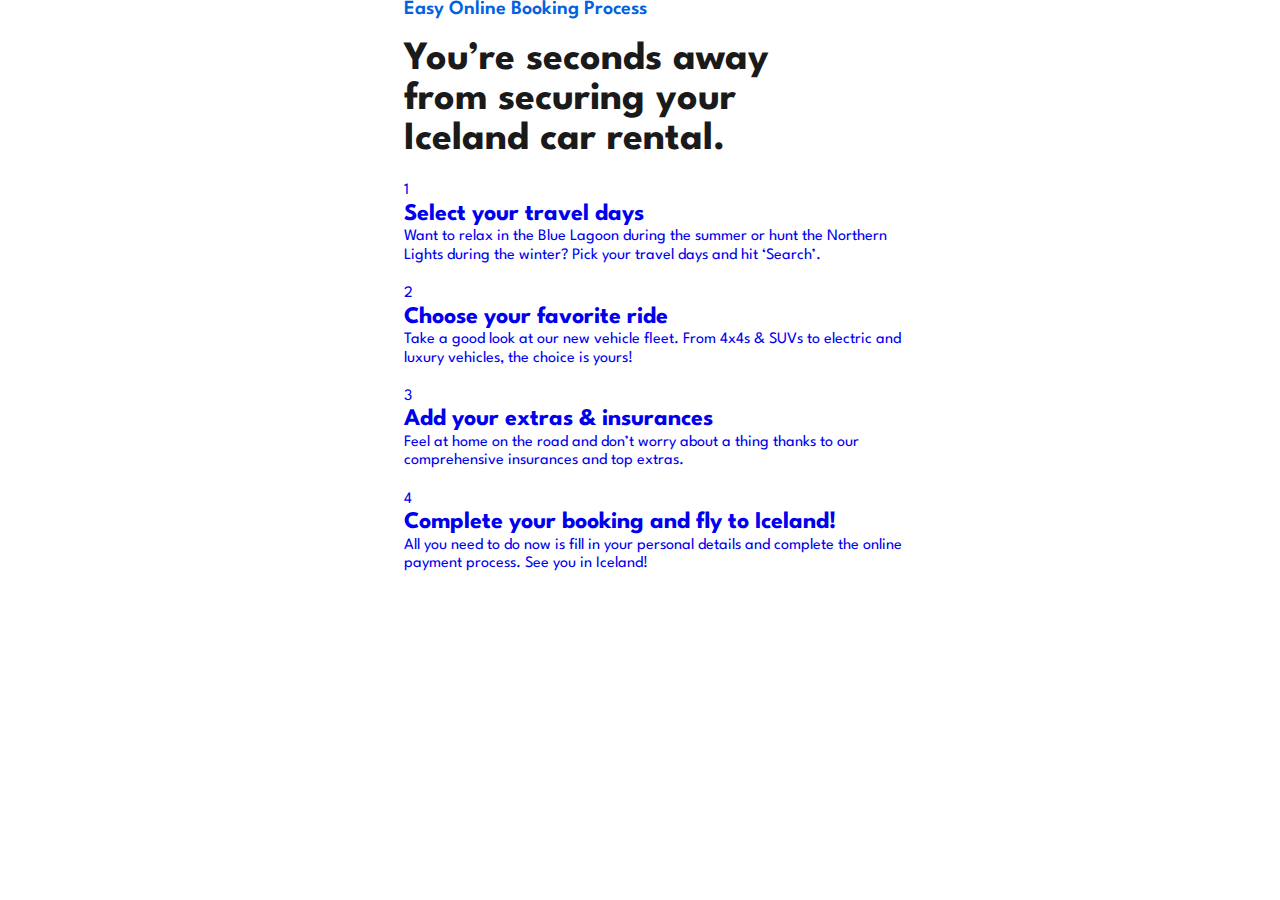
==== step-four.html @ fe1f15a2 "Test  add third step content" ====
<!DOCTYPE html>
<html lang="en">
<head>
    <meta charset="UTF-8">
    <meta http-equiv="X-UA-Compatible" content="IE=edge">
    <meta name="viewport" content="width=device-width, initial-scale=1.0">
    <title>Rental car</title>
    <link rel="preconnect" href="https://fonts.googleapis.com">
    <link rel="preconnect" href="https://fonts.gstatic.com" crossorigin>
    <link href="https://fonts.googleapis.com/css2?family=League+Spartan:wght@100..900&display=swap" rel="stylesheet">
    <link rel="stylesheet" href="https://cdnjs.cloudflare.com/ajax/libs/modern-normalize/2.0.0/modern-normalize.css"/>
    <link rel="stylesheet" href="styles/styles.css" />
</head>
<body>
<main>
    <div class="container">
        <aside class="aside-container">
            <p class="app-title">Easy Online Booking Process</p>
            <h1 class="main-message-title">You’re seconds away from securing your Iceland car rental.</h1>
            <nav>
                <ul class="steps-btn-list">
                    <li class="steps-btn-item">
                        <a href="./index.html" class="step-btn-link">
                            <span class="step-number">1</span>
                            <div class="step-info-wrapper">
                                <h2 class="step-title">Select your travel days</h2>
                                <p class="step-description">Want to relax in the Blue Lagoon during the summer or hunt the Northern Lights during the winter? Pick your travel days and hit ‘Search’.</p>
                            </div>
                        </a>
                    </li>
                    <li class="steps-btn-item">
                        <a href="./step-two.html" class="step-btn-link">
                            <span class="step-number">2</span>
                            <div class="step-info-wrapper">
                                <h2 class="step-title">Choose your favorite ride</h2>
                                <p class="step-description">Take a good look at our new vehicle fleet. From 4x4s & SUVs to electric and luxury vehicles, the choice is yours!</p>
                            </div>
                        </a>
                    </li>
                    <li class="steps-btn-item">
                        <a href="./step-three.html" class="step-btn-link">
                            <span class="step-number">3</span>
                            <div class="step-info-wrapper">
                        <h2 class="step-title">Add your extras & insurances</h2>
                        <p class="step-description">Feel at home on the road and don’t worry about a thing thanks to our comprehensive insurances and top extras.</p>
                        </div>
                        </a>
                    </li>
                    <li class="steps-btn-item">
                        <a href="./step-four.html" class="step-btn-link current">
                            <span class="step-number">4</span>
                            <div class="step-info-wrapper">
                        <h2 class="step-title">Complete your booking and fly to Iceland!</h2>
                        <p class="step-description">All you need to do now is fill in your personal details and complete the online payment process. See you in Iceland!</p>
                        </div>
                        </a>
                    </li>
                </ul>
            </nav>
        </aside>
        <section class="content-container">
            <article class="step-wrapper" id="content4">
                Bonjour
            </article>
        </section>
    </div>
</main>
</body>
</html>
---- styles/styles.css ----
:root {
    --primary-color: #1A1A1A;
    --accent-color: #0062E0;
    --content-bg-color: #F2F4FF;
    --main-bg-color: #FFF;
    --white-text-color: #FFF;
    --stamp-color: #25B700;
    --cubics: cubic-bezier(0.4, 0, 0.2, 1);
}

body {
    font-family: 'League Spartan', sans-serif;
    background-color: var(--main-bg-color);
}

h1,
h2,
h3,
h4,
h5,
h6,
p,
a {
    margin: 0;
    padding: 0;
    border: none;
    text-decoration: none;
}

ul {
    margin: 0;
    padding: 0;
    list-style: none;
}

img {
    margin: 0;
    padding: 0;
}

button {
    margin: 0;
    padding: 0;
    border: none;
}

.container{
    display: flex;
    flex-direction: row-reverse;
    justify-content: center;
    gap: 40px;
    max-width: 1160px;
    min-height: 590px;
    margin: auto;
}

/*Aside steps navigation*/

.aside-container {
    display: flex;
    flex-direction: column;
    gap: 22px;
    max-width: 513px;


    .main-message-title {
        max-width: 370px;
        font-weight: 700;
        font-size: 40px;
        line-height: 1;
        color: var(--primary-color);
    }

    .app-title {
        font-weight: 600;
        font-size: 20px;
        line-height: 0.92;
        color: var(--accent-color);
    }

    .steps-btn-list {
        display: flex;
        flex-direction: column;
        gap: 20px;

        .steps-btn-item {
            border-radius: 6px;
            cursor: pointer;

            .btn-label {
                display: flex;
                align-items: center;
                gap: 23px;
                width: 100%;
                height: 100%;
                padding: 15px 23px;
                cursor: pointer;
                transition: border 300ms var(--cubics);

                .step-number {
                    display: flex;
                    justify-content: center;
                    align-items: center;
                    min-width: 40px;
                    height: 40px;
                    font-weight: 600;
                    font-size: 20px;
                    line-height: 1.33;
                    color: var(--primary-color);
                    border: 1px solid #000000;
                    border-radius: 50%;
                    transition: color 300ms var(--cubics);
                }

                .step-info-wrapper {
                    display: flex;
                    flex-direction: column;
                    gap: 6px;
                }

                .step-title {
                    font-weight: 600;
                    font-size: 24px;
                    line-height: 0.92;
                    color: var(--primary-color);
                    transition: color 250ms var(--cubics);
                }

                .step-description {
                    display: none;
                }
            }

/*An active step*/

            & input:checked + label {
                padding: 15px 23px;
                background: linear-gradient(#FFF, #FFF) padding-box,
                linear-gradient(90deg, #0062E0 0%, #0094FF 100%) border-box;
                border-radius: 6px;
                border: 3px solid transparent;
                cursor: pointer;

                .step-number {
                    min-width: 50px;
                    height: 50px;
                    font-size: 25px;
                    line-height: 1.33;
                    color: var(--white-text-color);
                    border: none;
                    background: linear-gradient(180deg, #0094FF 0%, #0062E0 100%);
                }

                .step-title {
                    color: var(--accent-color);
                }

                .step-description {
                    display: block;
                    font-weight: 400;
                    font-size: 16px;
                    line-height: 1.38;
                    color: var(--primary-color);
                }
            }

            .radio-btn {
                display: none;
            }
        }
    }
}

/*Steps content*/

.content-container {
    border-radius: 6px;
    background-color: var(--content-bg-color);
}

/* First step content*/

.step-wrapper#content1 {
    padding: 100px 52px;

    .calendar-wrapper {
        display: flex;
        align-items: center;
        gap: 12px;
        padding: 78px 37px 45px 30px;
        border-radius: 6px;
        background-color: #FFFFFF;

        .date-box {
            display: flex;
            flex-direction: column;
            gap: 28px;
            padding: 26px;
            border-radius: 6px;
            background-color: #FFF;

            .calendar-date {
                display: flex;
                align-items: center;
                gap: 9px;
                font-family: 'Helvetica Neue', sans-serif;

                .day-number {
                    font-weight: 700;
                    font-size: 60px;
                    line-height: 1.22;
                }

                .day-name{
                    font-weight: 500;
                    font-size: 20px;
                    line-height: 1.22;
                }
            }

            .date-info-wrapper {
                display: flex;
                flex-direction: column;
                gap: 6px;

                .date-info-box {
                    border-radius: 6px;

                    &.small {
                        width: 86px;
                        height: 14px;
                        background-color: #CBDFF8;
                    }

                    &.medium {
                        width: 101px;
                        height: 21px;
                        background-color: #F6F7F8;
                    }

                    &.large {
                        min-width: 136px;
                        height: 21px;
                        background-color: #F6F7F8;
                    }
                }
            }

            &.start-date {
                background: linear-gradient(94.71deg, #0062E0 0.72%, #0094FF 103.21%);
                box-shadow: 0 4px 10px 0 #0000001F;

                & p{
                    color: var(--white-text-color);
                }
            }

            &.end-date {
                position: relative;
                border: 3px solid var(--accent-color);

                & p{
                    color: var(--primary-color);
                }

                .notification-wrapper {
                    position: absolute;
                    top: -37px;
                    right: -23px;
                    padding: 13px 10px;
                    border-radius: 6px 6px 6px 0;
                    background: #000000;
                    box-shadow: 0 4px 10px 0 #0000001F;


                    .notification-text{
                        font-weight: 700;
                        font-size: 18px;
                        line-height: 1;
                        text-align: center;
                        color: var(--white-text-color);
                    }
                }
            }
        }
    }
}

/* Second step content*/

.step-wrapper#content2 {
    padding: 80px 60px 64px 48px;

    .cars-card-list {
        position: relative;
        display: grid;
        grid-template-columns: repeat(3, 1fr);
        grid-template-rows: repeat(2, 1fr);
        grid-column-gap: 12px;
        grid-row-gap: 8px;

        .cars-card-item {
            display: flex;
            flex-direction: column;
            align-items: center;
            padding: 14px 11px;
            border-radius: 6px;
            background-color: var(--main-bg-color);

            .car-name {
                width: 105px;
                height: 18px;
                margin-bottom: 10px;
                border-radius: 3px;
                background-color: #EDEFF180;
            }

            .car-img {
                width: 105px;
                height: 75px;
                margin-bottom: 10px;
                border-radius: 6px;
                background-color: #F6F7F8;
            }

            .car-description {
                width: 81px;
                height: 18px;
                margin-bottom: 8px;
                border-radius: 3px;
                background-color: #EDEFF180;
            }

            .car-small-description {
                width: 99px;
                height: 9px;
                margin-bottom: 10px;
                border-radius: 3px;
                background-color: #EDEFF180;
            }

            .car-card-btn {
                width: 137px;
                height: 22px;
                border-radius: 20px;
                background-color: #0062E033;
            }
        }
    }

    .cars-card-item.active {
       transform: translateY(-18px);
       background: linear-gradient(94.71deg, #0062E0 0.72%, #0094FF 103.21%);

        .car-name-active {
            margin-bottom: 10px;
            font-weight: 700;
            font-size: 20px;
            line-height: 0.92;
            text-align: center;
            color: var(--white-text-color);
        }

        .car-img-active{
           margin-bottom: 8px;
        }

        .car-card-btn.active{
            display: flex;
            justify-content: center;
            align-items: center;
            font-weight: 700;
            font-size: 11.42px;
            line-height: 0.92;
            text-align: center;
            background-color: var(--white-text-color);
            color: var(--accent-color);
        }
    }

    .cars-stamp-statistic {
        position: absolute;
        right: -37px;
        bottom: 97px;
        display: flex;
        flex-direction: column;
        justify-content: center;
        align-items: center;
        width: 123px;
        height: 123px;
        background-color: var(--stamp-color);
        border-radius: 50%;

        .cars-qty {
            font-weight: 700;
            font-size: 50px;
            line-height: 0.92;
            color: var(--white-text-color);
        }

        .statistic-item {
            font-weight: 700;
            font-size: 20px;
            line-height: 0.92;
            color: var(--white-text-color);
        }
    }
}

.step-wrapper#content1,
.step-wrapper#content3,
.step-wrapper#content4 {
        display: none;
}

/*#step1:checked ~ .step-wrapper #content1,*/
/*#step2:checked ~ .step-wrapper #content2,*/
/*#step3:checked ~ .step-wrapper #content3,*/
/*#step4:checked ~ .step-wrapper #content4 {*/
/*    display: block;*/
/*}*/
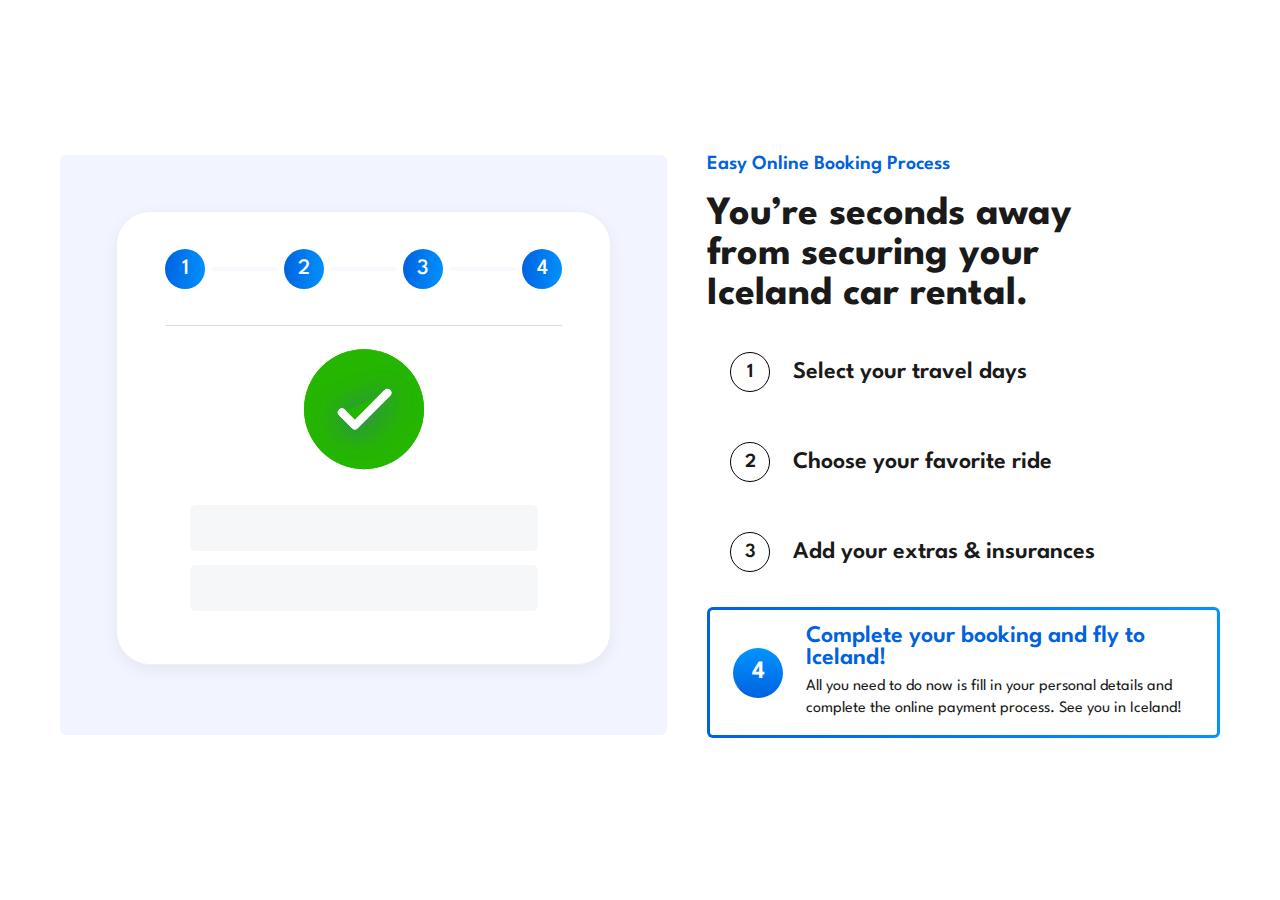
==== commit 63d1d488: "Test  add fourth step content" ====
--- a/step-four.html
+++ b/step-four.html
@@ -60,7 +60,20 @@
         </aside>
         <section class="content-container">
             <article class="step-wrapper" id="content4">
-                Bonjour
+                <div class="complete-step-wrapper">
+               <div class="complete-steps">
+                   <span class="complete-steps-number">1</span>
+                   <span class="complete-steps-divider"></span>
+                   <span class="complete-steps-number">2</span>
+                   <span class="complete-steps-divider"></span>
+                   <span class="complete-steps-number">3</span>
+                   <span class="complete-steps-divider"></span>
+                   <span class="complete-steps-number">4</span>
+               </div>
+                    <img class="complete-steps-icon" src="./images/completeIcon.svg" alt="complete icon"/>
+                    <div class="complete-text-wrapper"></div>
+                    <div class="complete-text-wrapper bottom"></div>
+                </div>
             </article>
         </section>
     </div>
--- a/styles/styles.css
+++ b/styles/styles.css
@@ -9,6 +9,11 @@
 }
 
 body {
+    display: flex;
+    justify-content: center;
+    align-items: center;
+    min-height: 100vh;
+    margin: 0;
     font-family: 'League Spartan', sans-serif;
     background-color: var(--main-bg-color);
 }
@@ -87,7 +92,7 @@
             border-radius: 6px;
             cursor: pointer;
 
-            .btn-label {
+            .step-btn-link {
                 display: flex;
                 align-items: center;
                 gap: 23px;
@@ -105,11 +110,10 @@
                     height: 40px;
                     font-weight: 600;
                     font-size: 20px;
-                    line-height: 1.33;
+                    line-height: 1;
                     color: var(--primary-color);
                     border: 1px solid #000000;
                     border-radius: 50%;
-                    transition: color 300ms var(--cubics);
                 }
 
                 .step-info-wrapper {
@@ -132,8 +136,7 @@
             }
 
 /*An active step*/
-
-            & input:checked + label {
+             .step-btn-link.current {
                 padding: 15px 23px;
                 background: linear-gradient(#FFF, #FFF) padding-box,
                 linear-gradient(90deg, #0062E0 0%, #0094FF 100%) border-box;
@@ -145,7 +148,7 @@
                     min-width: 50px;
                     height: 50px;
                     font-size: 25px;
-                    line-height: 1.33;
+                    line-height: 1;
                     color: var(--white-text-color);
                     border: none;
                     background: linear-gradient(180deg, #0094FF 0%, #0062E0 100%);
@@ -174,6 +177,8 @@
 /*Steps content*/
 
 .content-container {
+    width: 608px;
+    height: 580px;
     border-radius: 6px;
     background-color: var(--content-bg-color);
 }
@@ -289,10 +294,10 @@
 /* Second step content*/
 
 .step-wrapper#content2 {
+    position: relative;
     padding: 80px 60px 64px 48px;
 
     .cars-card-list {
-        position: relative;
         display: grid;
         grid-template-columns: repeat(3, 1fr);
         grid-template-rows: repeat(2, 1fr);
@@ -380,8 +385,8 @@
 
     .cars-stamp-statistic {
         position: absolute;
-        right: -37px;
-        bottom: 97px;
+        right: 23px;
+        bottom: 161px;
         display: flex;
         flex-direction: column;
         justify-content: center;
@@ -407,15 +412,276 @@
     }
 }
 
-.step-wrapper#content1,
-.step-wrapper#content3,
-.step-wrapper#content4 {
-        display: none;
-}
-
-/*#step1:checked ~ .step-wrapper #content1,*/
-/*#step2:checked ~ .step-wrapper #content2,*/
-/*#step3:checked ~ .step-wrapper #content3,*/
-/*#step4:checked ~ .step-wrapper #content4 {*/
-/*    display: block;*/
-/*}*/+/* Third step content*/
+
+.step-wrapper#content3{
+    padding: 64px 30px 50px;
+
+    .cars-features-wrapper{
+        position: relative;
+        display: flex;
+        flex-direction: column;
+        gap: 20px;
+
+        .cars-features-item1{
+            display: flex;
+            gap: 20px;
+            width: fit-content;
+            padding: 14px;
+            border-radius: 6px;
+            background: linear-gradient(94.71deg, var(--accent-color) 0.72%, #0094FF 103.21%);
+
+            .feature-title {
+                margin-bottom: 6px;
+                font-weight: 800;
+                font-size: 18px;
+                line-height: 0.92;
+                color: var(--white-text-color);
+            }
+        }
+
+        .cars-features-item2{
+            display: flex;
+            gap: 20px;
+            margin-left: 138px;
+            padding: 14px;
+            border-radius: 6px;
+            background-color: var(--main-bg-color);
+
+            .feature-img{
+                width: 162px;
+                height: 92px;
+                border-radius: 6px;
+                background-color: var(--content-bg-color);
+            }
+
+            .feature-title.default{
+                width: 165px;
+                height: 20px;
+                margin-bottom: 7px;
+                border-radius: 3px;
+                background-color: var(--content-bg-color);
+            }
+
+            .feature-info.default{
+                width: 200px;
+                height: 31px;
+                border-radius: 3px;
+                background: var(--content-bg-color);
+            }
+
+            .add-btn.default{
+                width: 202px;
+                height: 26px;
+                border-radius: 6px;
+                background-color: #CCE0F9;
+            }
+        }
+
+        .cars-features-item3{
+            display: flex;
+            align-items: center;
+            width: fit-content;
+            margin-right: 34px;
+            padding: 10px 18px 10px 0;
+            background: linear-gradient(#FFF, #FFF) padding-box,
+            linear-gradient(90deg, #0062E0 0%, #0094FF 100%) border-box;
+            border-radius: 6px;
+            border: 3px solid transparent;
+
+            .wifi-img{
+                margin-right: 16px;
+            }
+
+            .wifi-info-wrapper{
+                margin-right: 28px;
+
+                .feature-title.wifi{
+                    margin-bottom: 6px;
+                    font-size: 22px;
+                    font-weight: 700;
+                    line-height: 0.92;
+                }
+
+                .feature-info.wifi{
+                    width: 116px;
+                    height: 15px;
+                    border-radius: 6px;
+                    background: #F6F7F8;
+                }
+            }
+            .add-btn.wifi{
+                width: 105px;
+                height: 44px;
+                font-weight: 600;
+                font-size: 16px;
+                line-height: 0.92;
+                color: var(--white-text-color);
+                border-radius: 20px;
+                background: linear-gradient(94.71deg, #0062E0 0.72%, #0094FF 103.21%);
+            }
+        }
+
+        .cars-features-item4{
+            display: flex;
+            align-items: center;
+            width: fit-content;
+            margin-left: 168px;
+            padding: 16px 18px 16px 0;
+            border-radius: 6px;
+            background-color: var(--main-bg-color);
+
+            .cars-features-img.small{
+                margin-right: 27px;
+                width: 57px;
+                height: 44px;
+                border-radius: 0 6px 6px 0;
+                background-color: var(--content-bg-color);
+            }
+
+            .feature-info-wrapper.small{
+                margin-right: 17px;
+
+                .feature-title.small{
+                    margin-bottom: 8px;
+                    width: 69px;
+                    height: 19px;
+                    border-radius: 6px;
+                    background-color: var(--content-bg-color);
+                }
+
+                .feature-info.small{
+                    width: 126px;
+                    height: 17px;
+                    border-radius: 6px;
+                    background-color: var(--content-bg-color);
+                }
+            }
+            .add-btn.small{
+                width: 106px;
+                height: 44px;
+                border-radius: 6px;
+                background-color: #CCE0F9;
+            }
+        }
+
+        .feature-info {
+            margin-bottom: 6px;
+            width: 199px;
+            height: 13px;
+            border-radius: 3px;
+            background: #EDEFF180;
+        }
+
+        .feature-description {
+            margin-bottom: 8px;
+            width: 178px;
+            height: 13px;
+            border-radius: 3px;
+            background-color: #EDEFF180;
+        }
+
+        .add-btn{
+            width:202px;
+            height:26px;
+            border-radius: 20px;
+            font-family: 'Helvetica Neue', sans-serif;
+            font-weight: 700;
+            font-size: 12px;
+            line-height: 1.22;
+            color: var(--accent-color);
+            background-color: var(--main-bg-color);
+        }
+    }
+
+    .features-stamp-statistic{
+        position: absolute;
+        top: 34px;
+        right: 44px;
+        display: flex;
+        flex-direction: column;
+        justify-content: center;
+        align-items: center;
+        width: 123px;
+        height: 123px;
+        background-color: var(--stamp-color);
+        border-radius: 50%;
+
+        .text-free {
+            font-weight: 700;
+            font-size: 40px;
+            line-height: 0.92;
+            color: var(--white-text-color);
+        }
+
+        .text-insurance {
+            font-weight: 700;
+            font-size: 16px;
+            line-height: 0.92;
+            color: var(--white-text-color);
+        }
+    }
+}
+
+/* Fourth step content*/
+
+.step-wrapper#content4{
+    padding: 56px 56px 60px;
+
+    .complete-step-wrapper{
+        display: flex;
+        flex-direction: column;
+        align-items: center;
+        padding: 37px 48px 53px;
+        border: 1px solid #EFF0F6;
+        border-radius: 34px;
+        background-color: var(--main-bg-color);
+        box-shadow: 0 5px 16px 0 #080F340F;
+
+        .complete-steps {
+            display: flex;
+            align-items: center;
+            padding-bottom: 36px;
+            margin-bottom: 23px;
+            border-bottom: 1px solid #D9DBE9;
+
+            .complete-steps-number{
+                display: flex;
+                justify-content: center;
+                align-items: center;
+                width: 40px;
+                height: 40px;
+                font-weight: 500;
+                font-size: 22px;
+                line-height: 0.92;
+                color: var(--white-text-color);
+                border-radius: 50%;
+                background: linear-gradient(94.71deg, #0062E0 0.72%, #0094FF 103.21%);
+            }
+
+            .complete-steps-divider{
+                width: 67px;
+                height: 4.5px;
+                margin: 0 6px;
+                border-radius: 40px;
+                background-color: #F8F9FD;
+            }
+        }
+
+        .complete-steps-icon {
+            margin-bottom: 35px;
+        }
+
+        .complete-text-wrapper{
+            margin-bottom: 14px;
+            width: 348px;
+            height: 46px;
+            border-radius: 6px;
+            background-color: #F6F7F8;
+        }
+
+        .complete-text-wrapper.bottom{
+            margin-bottom: 0;
+        }
+    }
+}
